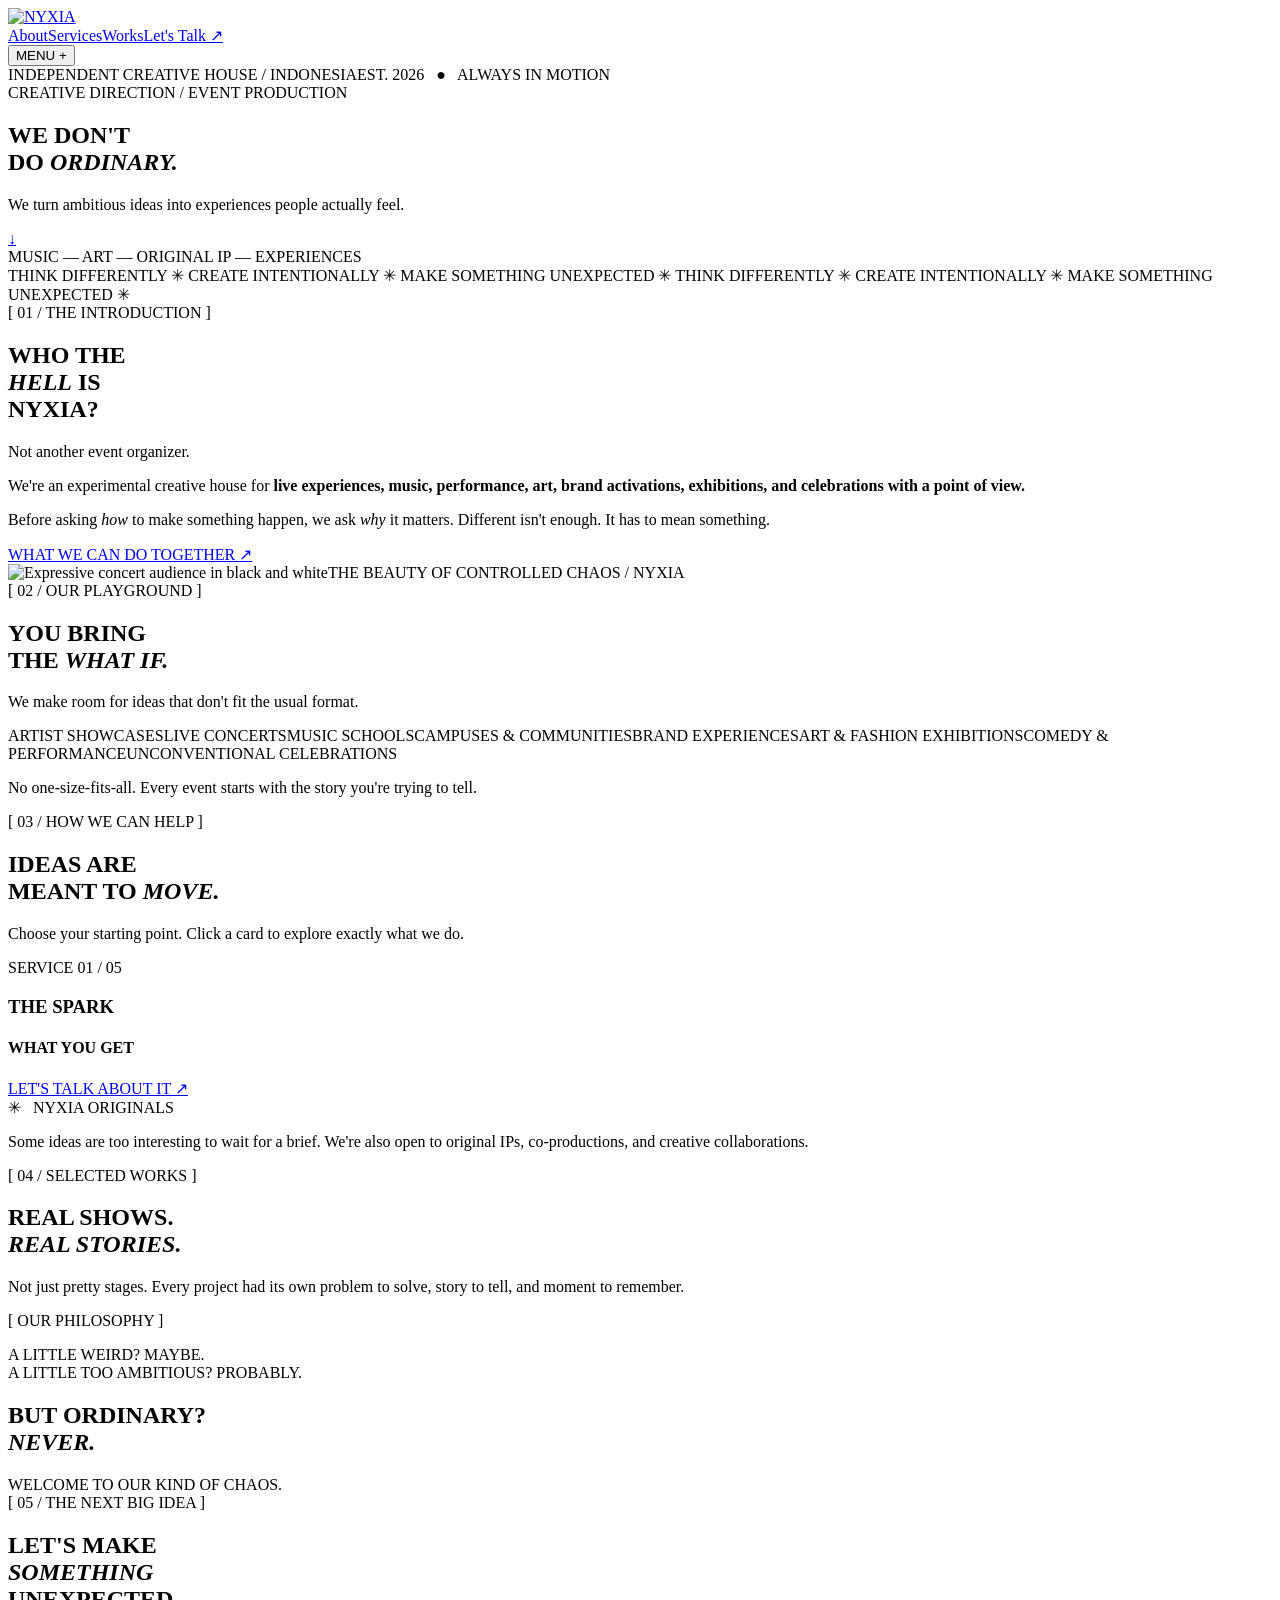
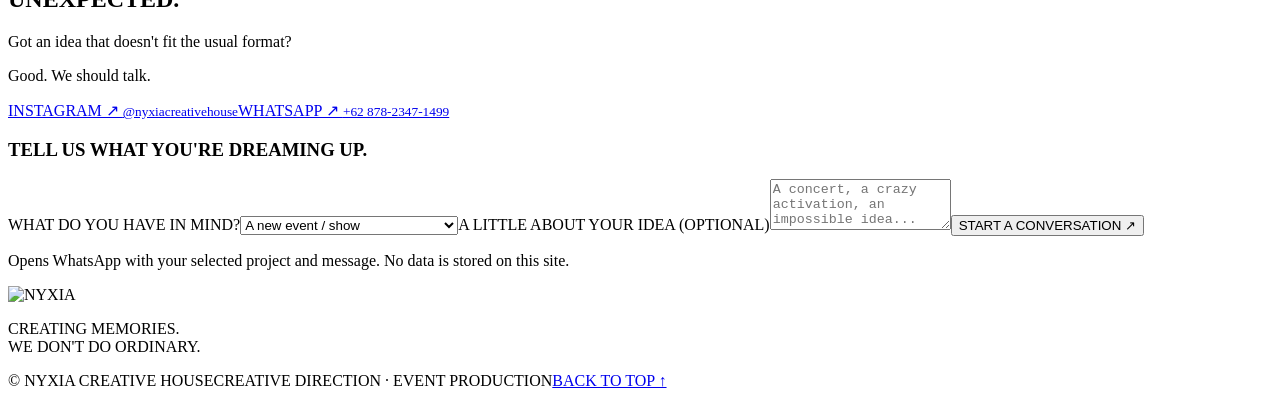
==== index.html @ dc45cea5 "Add files via upload" ====
<!doctype html>
<html lang="en">
<head>
<meta charset="UTF-8"/><meta name="viewport" content="width=device-width,initial-scale=1"/>
<meta name="theme-color" content="#090909"/>
<meta name="description" content="NYXIA Creative House — Experimental creative direction and event production for music, art, brands, and unconventional experiences."/>
<meta property="og:title" content="NYXIA Creative House — We Don't Do Ordinary"/><meta property="og:description" content="Creative Direction · Event Production · Music · Art · Original IP"/><meta property="og:type" content="website"/><meta property="og:image" content="assets/hero.webp"/>
<link rel="icon" href="assets/nyxia-symbol.webp" type="image/webp"/>
<link rel="preconnect" href="https://fonts.googleapis.com"/><link rel="preconnect" href="https://fonts.gstatic.com" crossorigin/>
<link href="https://fonts.googleapis.com/css2?family=DM+Sans:wght@400;500;600;700&family=Space+Grotesk:wght@400;500;600;700&display=swap" rel="stylesheet"/>
<link rel="stylesheet" href="styles.css"/><title>NYXIA — We Don't Do Ordinary.</title>
</head>
<body>
<div class="noise" aria-hidden="true"></div><div class="reading-progress" aria-hidden="true"></div>
<header class="nav" id="top"><a class="brand" href="#top" aria-label="NYXIA home"><img src="assets/nyxia-wordmark-transparent.png" alt="NYXIA"/></a><nav id="main-nav" class="navlinks" aria-label="Main navigation"><a href="#about">About</a><a href="#services">Services</a><a href="#works">Works</a><a href="#contact">Let's Talk ↗</a></nav><button class="menu-button" id="menuToggle" aria-expanded="false" aria-controls="main-nav" aria-label="Toggle menu">MENU <span>+</span></button></header>
<main>
<section class="hero" aria-label="NYXIA introduction"><div class="hero-image" aria-hidden="true"><span class="art-orbit art-orbit-one"></span><span class="art-orbit art-orbit-two"></span><span class="art-sculpture"></span><span class="art-ribbon"></span><span class="art-sparks"></span></div><div class="hero-shade"></div><div class="hero-top meta"><span>INDEPENDENT CREATIVE HOUSE / INDONESIA</span><span>EST. 2026 &nbsp; ● &nbsp; ALWAYS IN MOTION</span></div><div class="hero-inner"><div class="eyebrow"><span class="dot"></span> CREATIVE DIRECTION / EVENT PRODUCTION</div><h1>WE DON'T<br/>DO <em>ORDINARY.</em></h1><div class="hero-bottom"><p>We turn ambitious ideas into experiences people actually feel.</p><a href="#about" class="round-arrow" aria-label="Explore NYXIA">↓</a></div></div><div class="vertical-note">MUSIC — ART — ORIGINAL IP — EXPERIENCES</div></section>
<div class="ticker" aria-hidden="true"><div class="ticker-track">THINK DIFFERENTLY ✳ CREATE INTENTIONALLY ✳ MAKE SOMETHING UNEXPECTED ✳ THINK DIFFERENTLY ✳ CREATE INTENTIONALLY ✳ MAKE SOMETHING UNEXPECTED ✳ </div></div>
<section id="about" class="section about wrap"><div class="section-label">[ 01 / THE INTRODUCTION ]</div><div class="about-grid"><h2>WHO THE<br/><i>HELL</i> IS<br/>NYXIA<span class="outline-question">?</span></h2><div class="about-copy"><p class="lead">Not another event organizer.</p><p>We're an experimental creative house for <strong>live experiences, music, performance, art, brand activations, exhibitions, and celebrations with a point of view.</strong></p><p>Before asking <i>how</i> to make something happen, we ask <i>why</i> it matters. Different isn't enough. It has to mean something.</p><a class="text-link" href="#services">WHAT WE CAN DO TOGETHER <span>↗</span></a></div></div><div class="about-image"><img src="assets/concept.webp" alt="Expressive concert audience in black and white" loading="lazy"/><span>THE BEAUTY OF CONTROLLED CHAOS / NYXIA</span></div></section>
<section id="audience" class="section people-section"><div class="wrap"><div class="section-label">[ 02 / OUR PLAYGROUND ]</div><div class="section-heading"><h2>YOU BRING<br/>THE <i>WHAT IF.</i></h2><p>We make room for ideas that don't fit the usual format.</p></div><div class="tags" aria-label="Types of events we support"><span>ARTIST SHOWCASES</span><span>LIVE CONCERTS</span><span>MUSIC SCHOOLS</span><span>CAMPUSES & COMMUNITIES</span><span>BRAND EXPERIENCES</span><span>ART & FASHION EXHIBITIONS</span><span>COMEDY & PERFORMANCE</span><span>UNCONVENTIONAL CELEBRATIONS</span></div><p class="footnote">No one-size-fits-all. Every event starts with the story you're trying to tell.</p></div></section>
<section id="services" class="section services wrap"><div class="section-label">[ 03 / HOW WE CAN HELP ]</div><div class="section-heading"><h2>IDEAS ARE<br/>MEANT TO <i>MOVE.</i></h2><p>Choose your starting point. Click a card to explore exactly what we do.</p></div><div class="service-grid" id="serviceGrid"></div><div class="service-detail" id="serviceDetail" role="region" aria-live="polite" aria-label="Selected service details"><div><span class="small-label" id="serviceNumber">SERVICE 01 / 05</span><h3 id="serviceTitle">THE SPARK</h3><p id="serviceSummary"></p><h4>WHAT YOU GET</h4><div id="serviceIncludes" class="detail-tags"></div></div><div class="detail-side"><p id="serviceFor"></p><a id="serviceContact" class="button button-light" target="_blank" rel="noopener noreferrer" href="#contact">LET'S TALK ABOUT IT ↗</a></div></div><div class="original-note"><span>✳ &nbsp; NYXIA ORIGINALS</span><p>Some ideas are too interesting to wait for a brief. We're also open to original IPs, co-productions, and creative collaborations.</p></div></section>
<section id="works" class="section works"><div class="wrap"><div class="section-label">[ 04 / SELECTED WORKS ]</div><div class="section-heading"><h2>REAL SHOWS.<br/><i>REAL STORIES.</i></h2><p>Not just pretty stages. Every project had its own problem to solve, story to tell, and moment to remember.</p></div><div class="work-list" id="workList"></div></div></section>
<section class="manifesto"><div class="manifesto-bg" aria-hidden="true"><span class="manifesto-ring"></span><span class="manifesto-silk"></span><span class="manifesto-beam"></span></div><div class="wrap manifesto-content"><div class="section-label">[ OUR PHILOSOPHY ]</div><p>A LITTLE WEIRD? MAYBE.<br/>A LITTLE TOO AMBITIOUS? PROBABLY.</p><h2>BUT ORDINARY?<br/><i>NEVER.</i></h2><span>WELCOME TO OUR KIND OF CHAOS.</span></div></section>
<section id="contact" class="section contact wrap"><div class="section-label">[ 05 / THE NEXT BIG IDEA ]</div><h2>LET'S MAKE<br/><i>SOMETHING</i><br/>UNEXPECTED<span class="period">.</span></h2><div class="contact-grid"><div><p>Got an idea that doesn't fit the usual format?</p><p class="bigger">Good. We should talk.</p><div class="social-links"><a href="https://www.instagram.com/nyxiacreativehouse/" target="_blank" rel="noopener noreferrer">INSTAGRAM ↗ <small>@nyxiacreativehouse</small></a><a href="https://wa.me/6287823471499" target="_blank" rel="noopener noreferrer">WHATSAPP ↗ <small>+62 878-2347-1499</small></a></div></div><div class="contact-form"><h3>TELL US WHAT YOU'RE DREAMING UP.</h3><label for="projectType">WHAT DO YOU HAVE IN MIND?</label><select id="projectType"><option value="a new event">A new event / show</option><option value="creative consultation">An idea that needs brainstorming</option><option value="event mentorship">School / campus mentorship</option><option value="creative direction">Creative direction</option><option value="production management">Production management</option><option value="a collaboration">A collaboration / original IP</option></select><label for="projectMessage">A LITTLE ABOUT YOUR IDEA (OPTIONAL)</label><textarea id="projectMessage" rows="3" placeholder="A concert, a crazy activation, an impossible idea..."></textarea><button id="whatsappSend" class="button button-white">START A CONVERSATION ↗</button><p class="helper">Opens WhatsApp with your selected project and message. No data is stored on this site.</p></div></div></section>
</main><footer class="footer wrap"><div class="footer-upper"><img src="assets/nyxia-wordmark-transparent.png" alt="NYXIA"/><p>CREATING MEMORIES.<br/>WE DON'T DO ORDINARY.</p></div><div class="footer-bottom"><span>© <span id="year"></span> NYXIA CREATIVE HOUSE</span><span>CREATIVE DIRECTION · EVENT PRODUCTION</span><a href="#top">BACK TO TOP ↑</a></div></footer>
<div class="modal" id="projectModal" hidden><div class="modal-backdrop" data-close></div><div class="modal-panel" role="dialog" aria-modal="true" aria-labelledby="modalTitle"><button class="modal-close" id="modalClose" aria-label="Close project">CLOSE ×</button><div id="modalContent"></div></div></div>
<script src="script.js" defer></script></body></html>
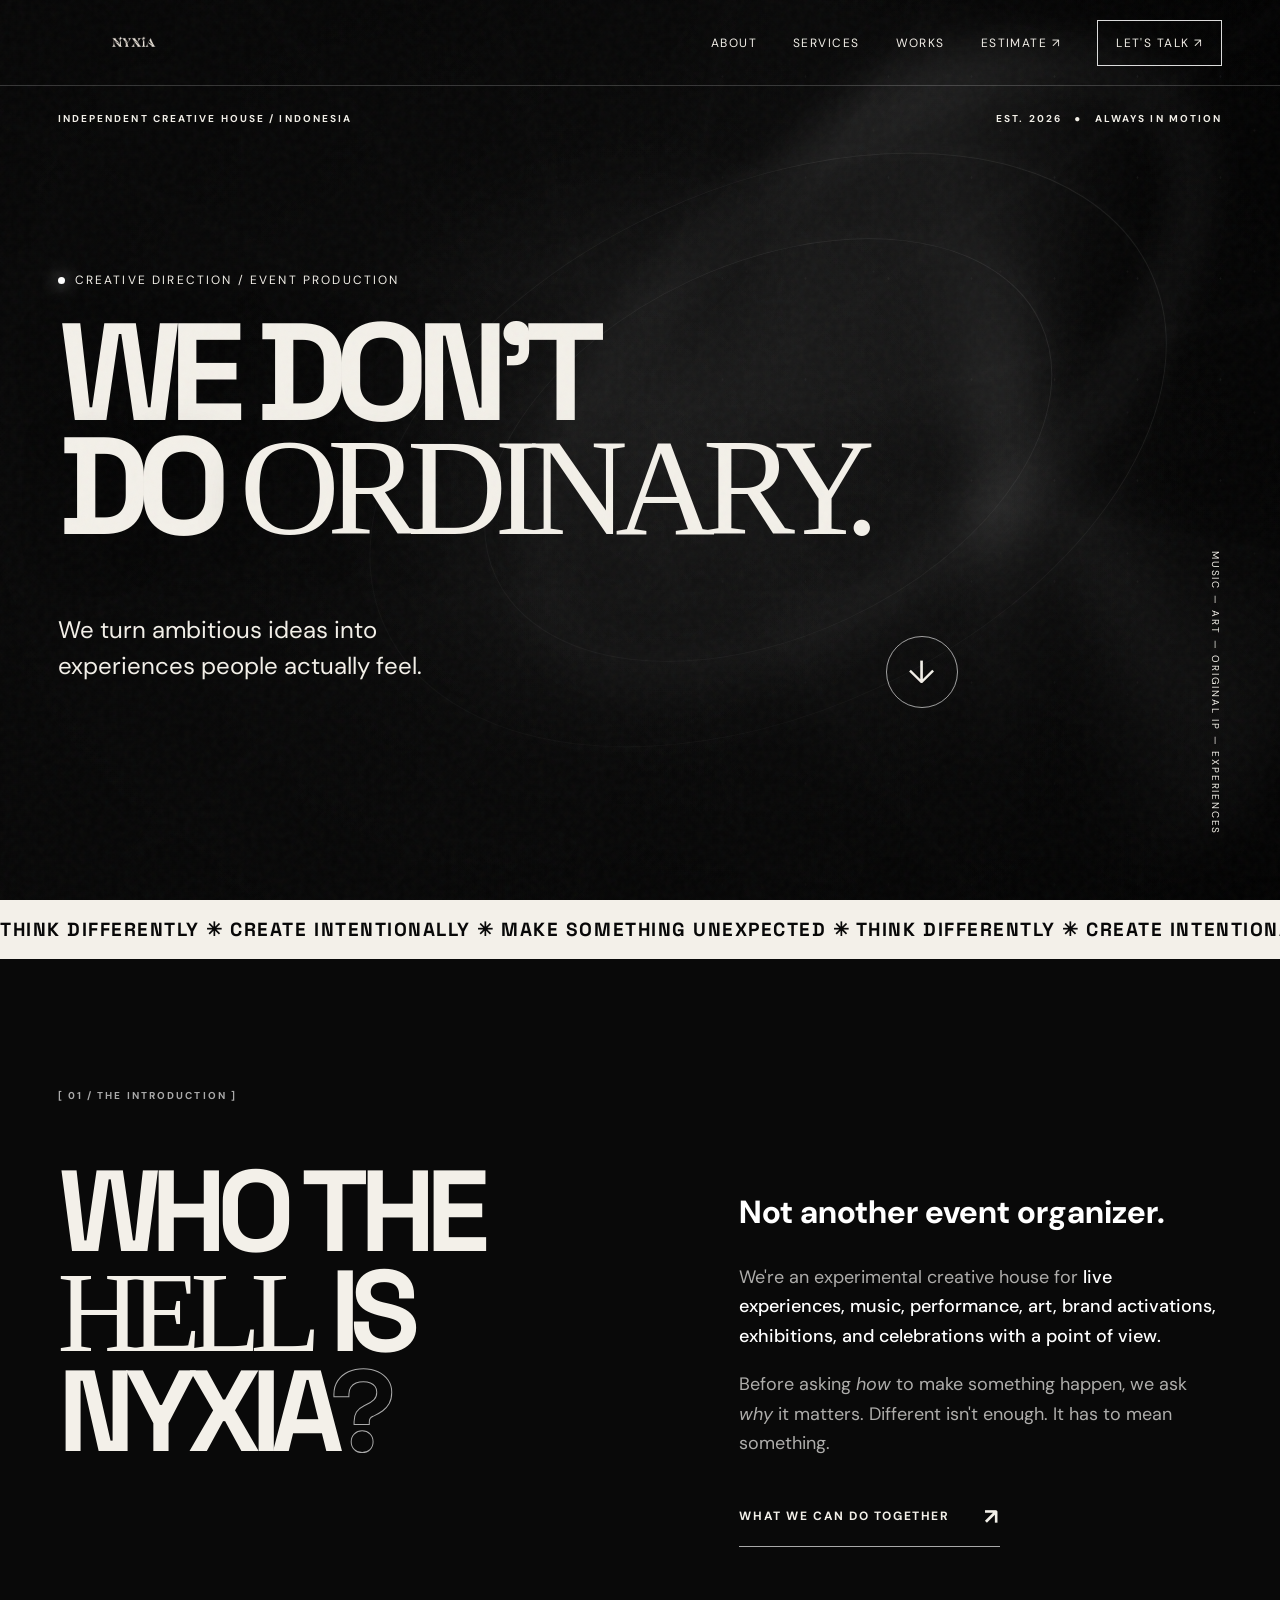
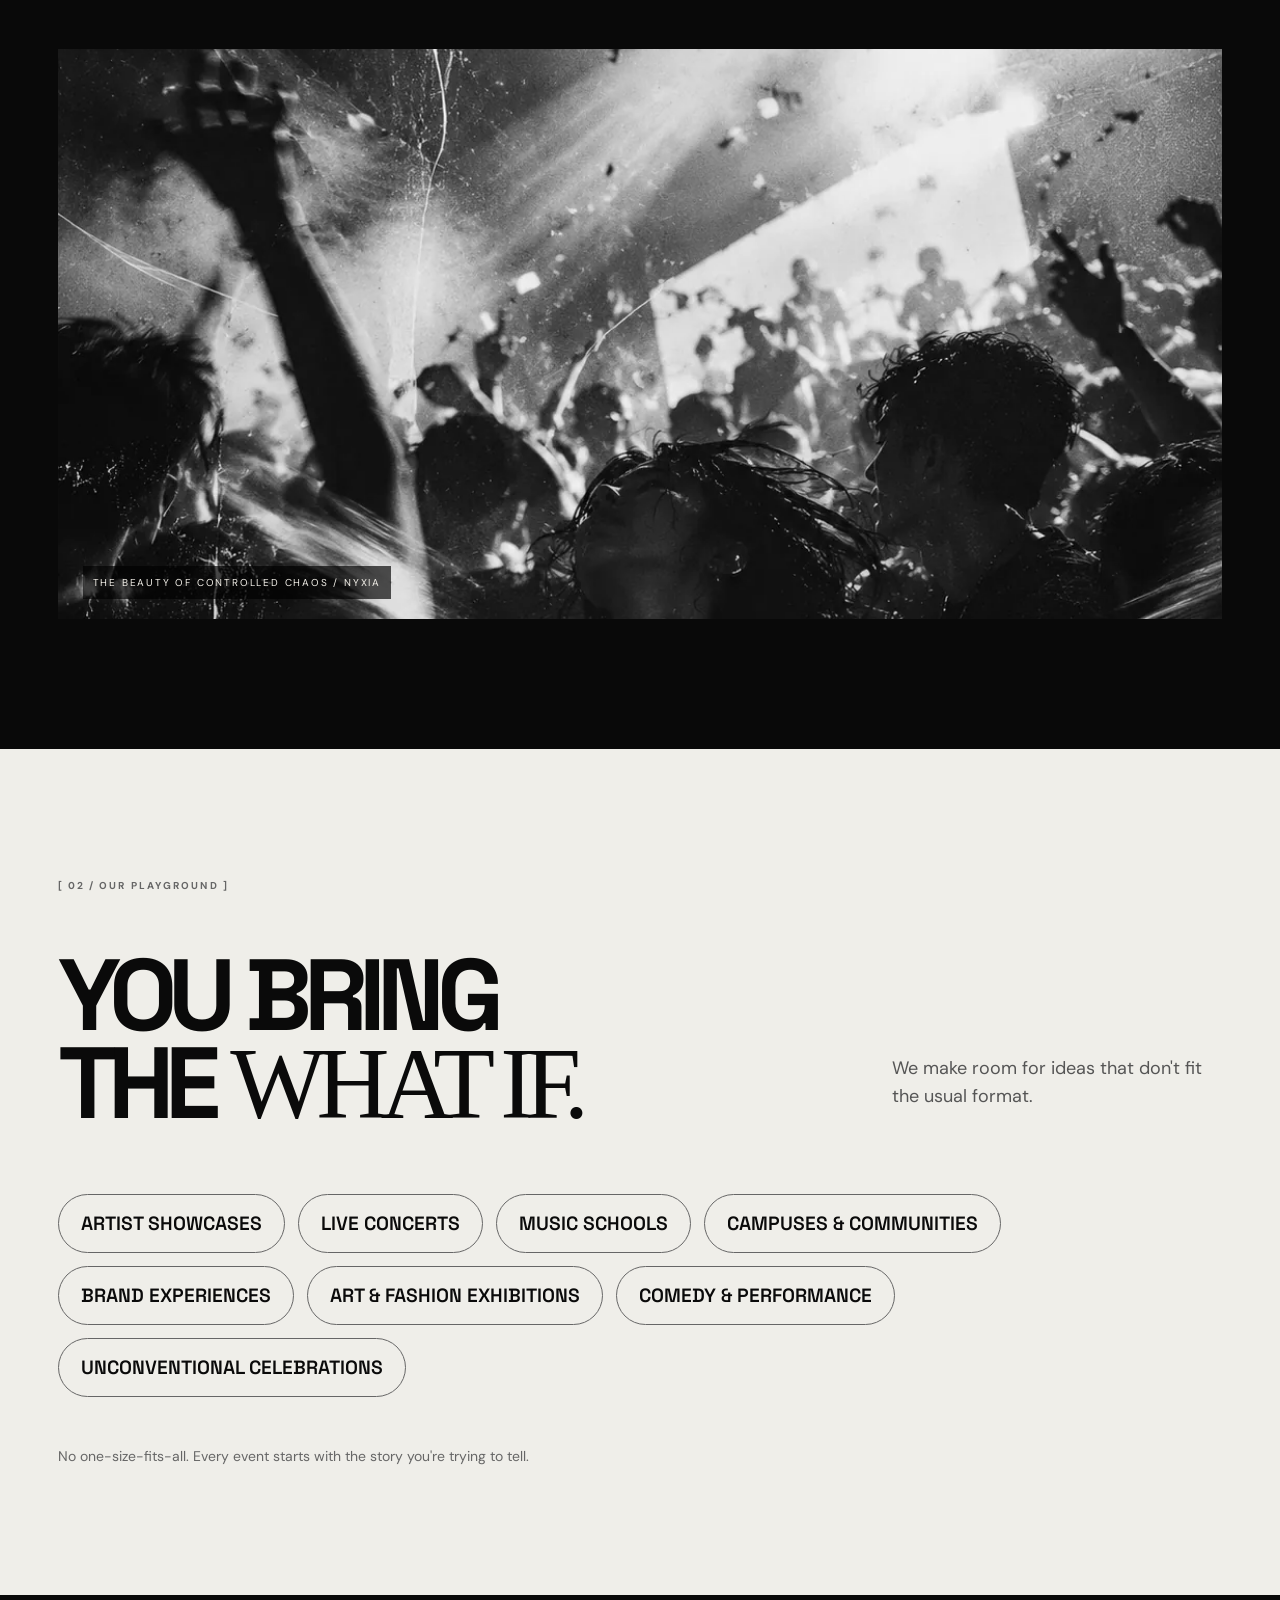
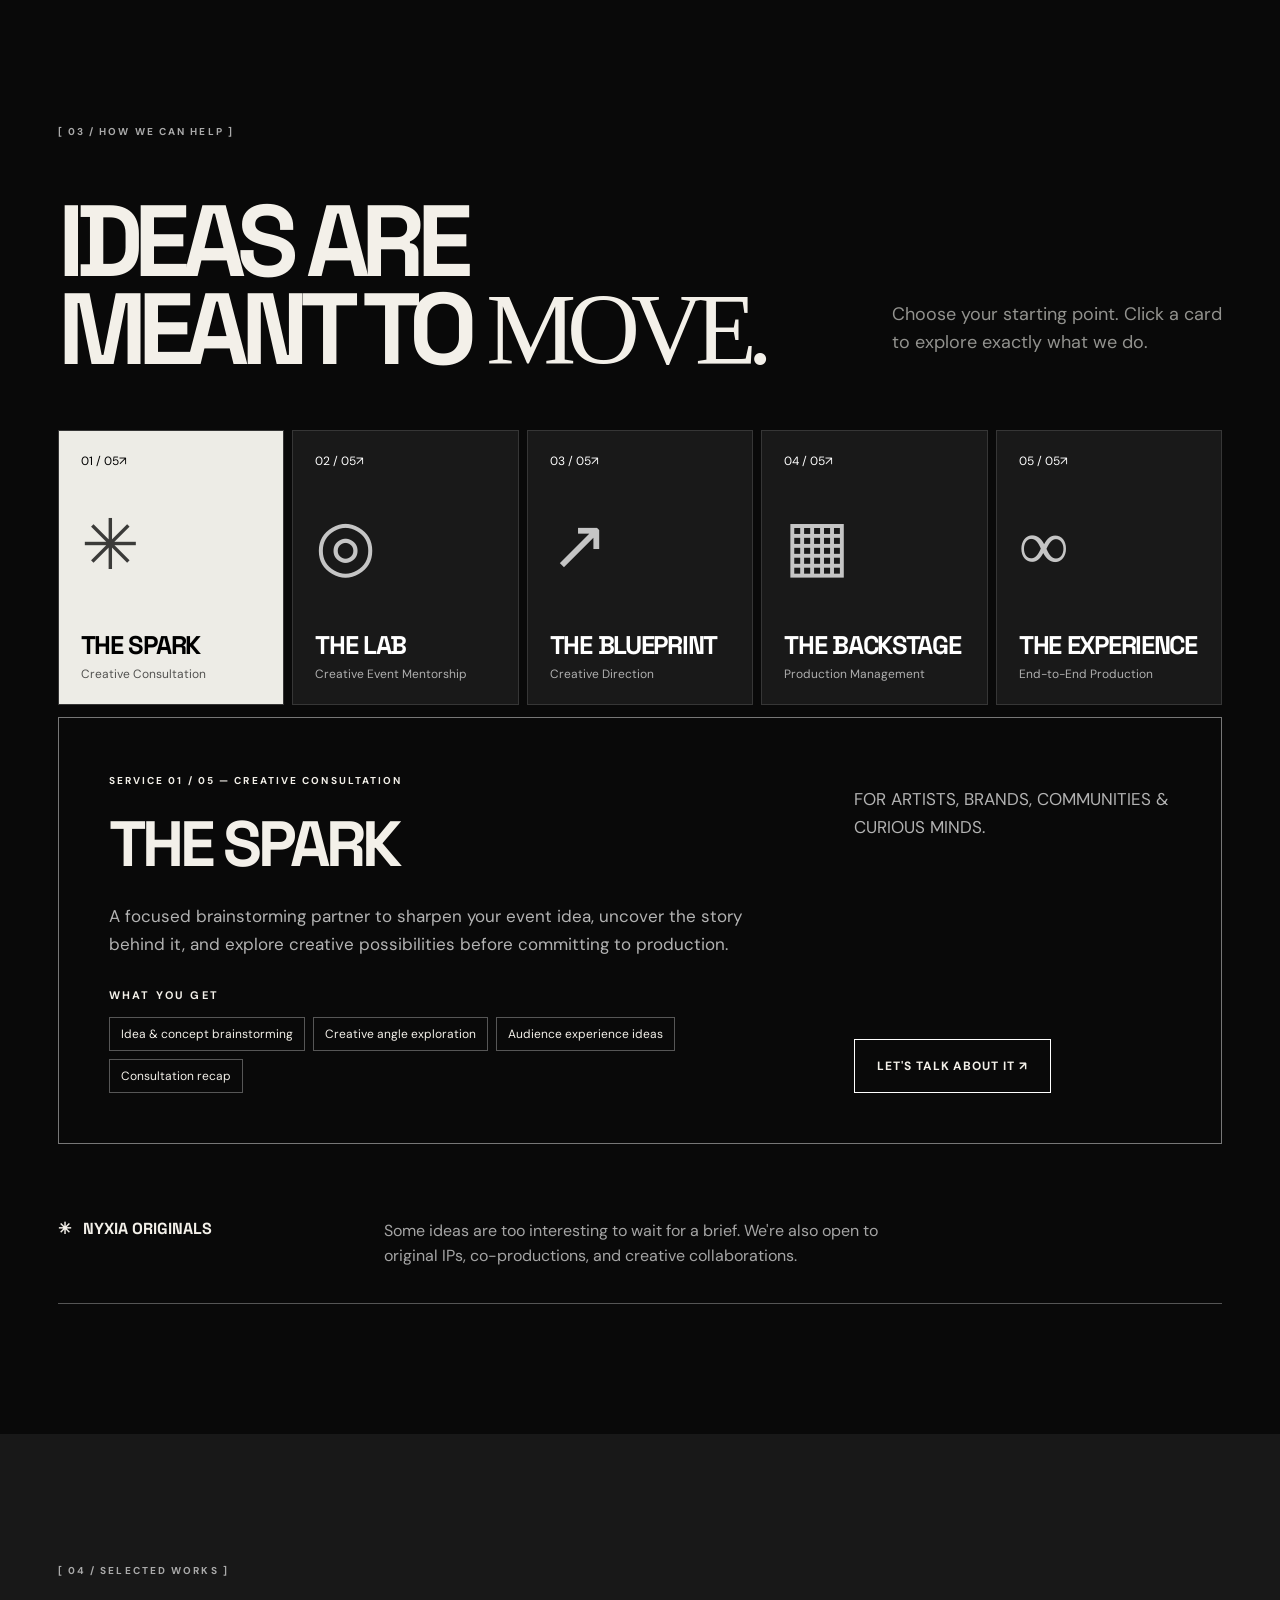
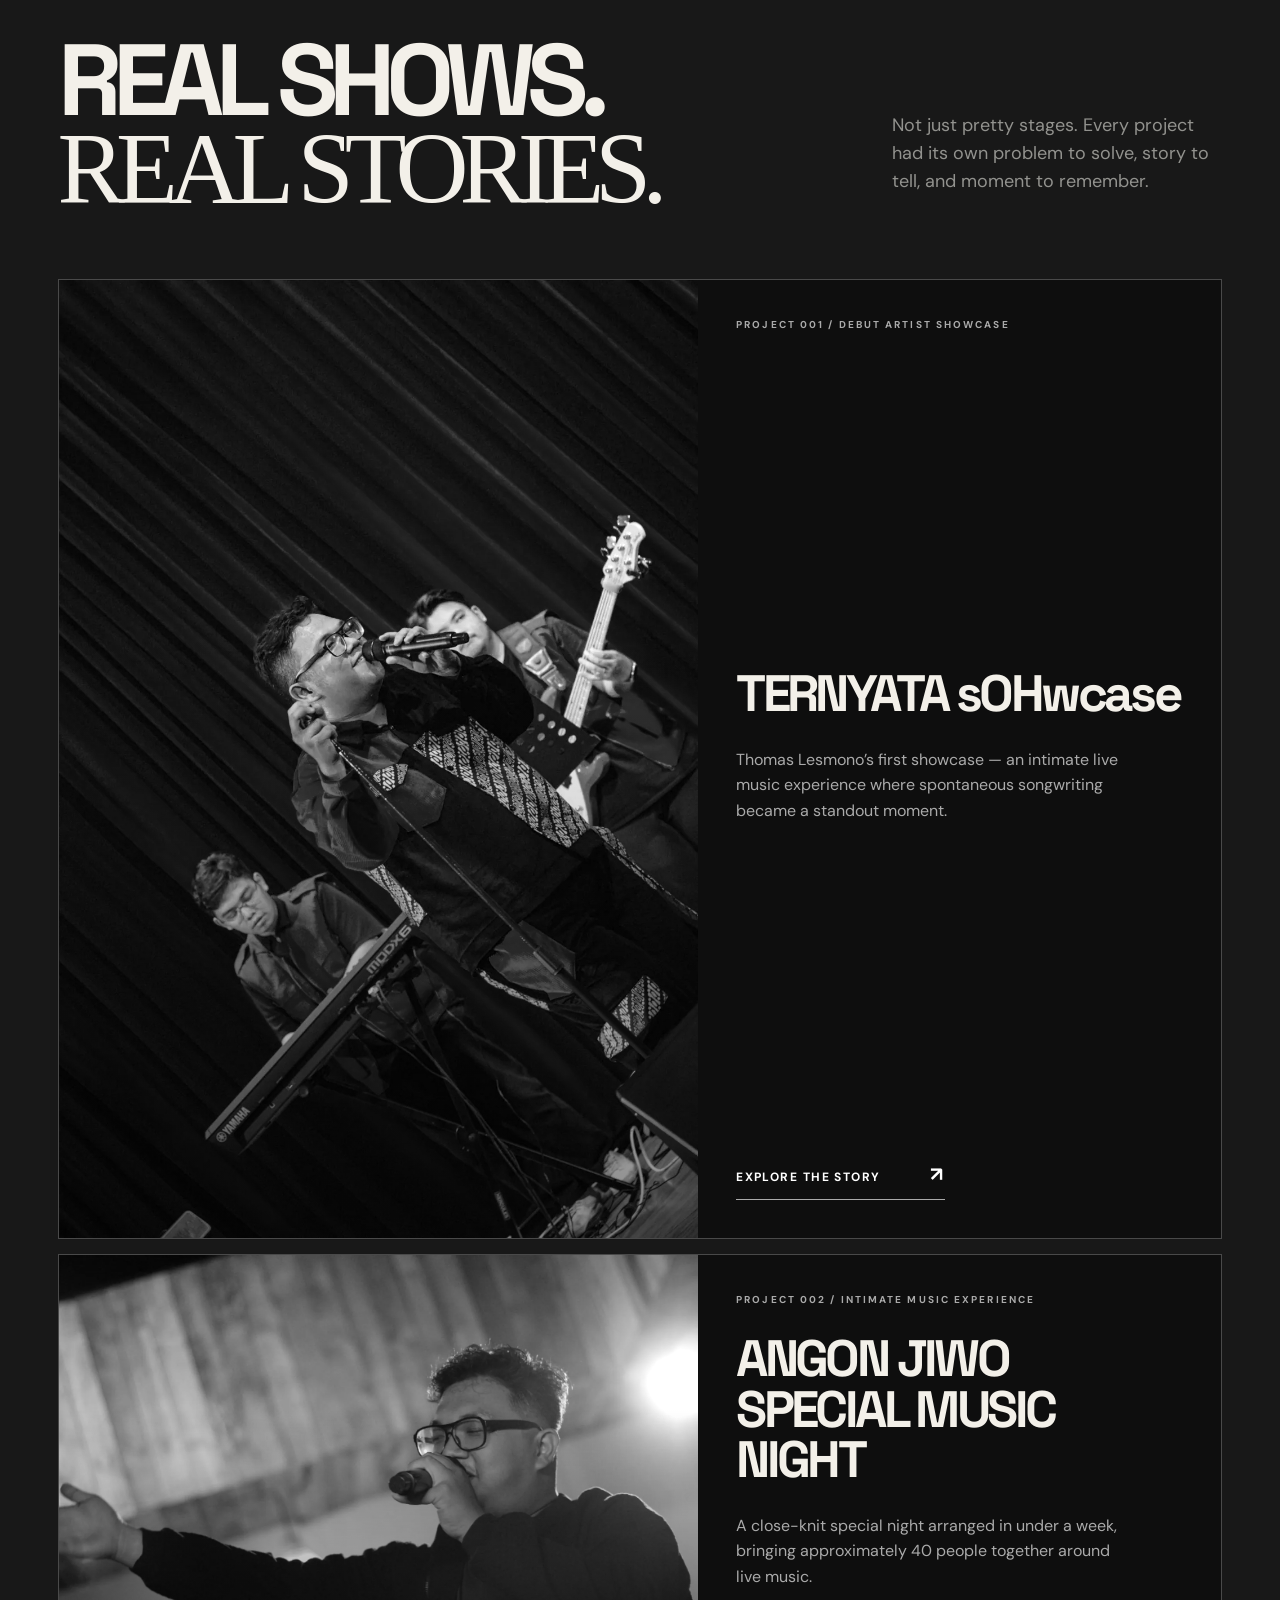
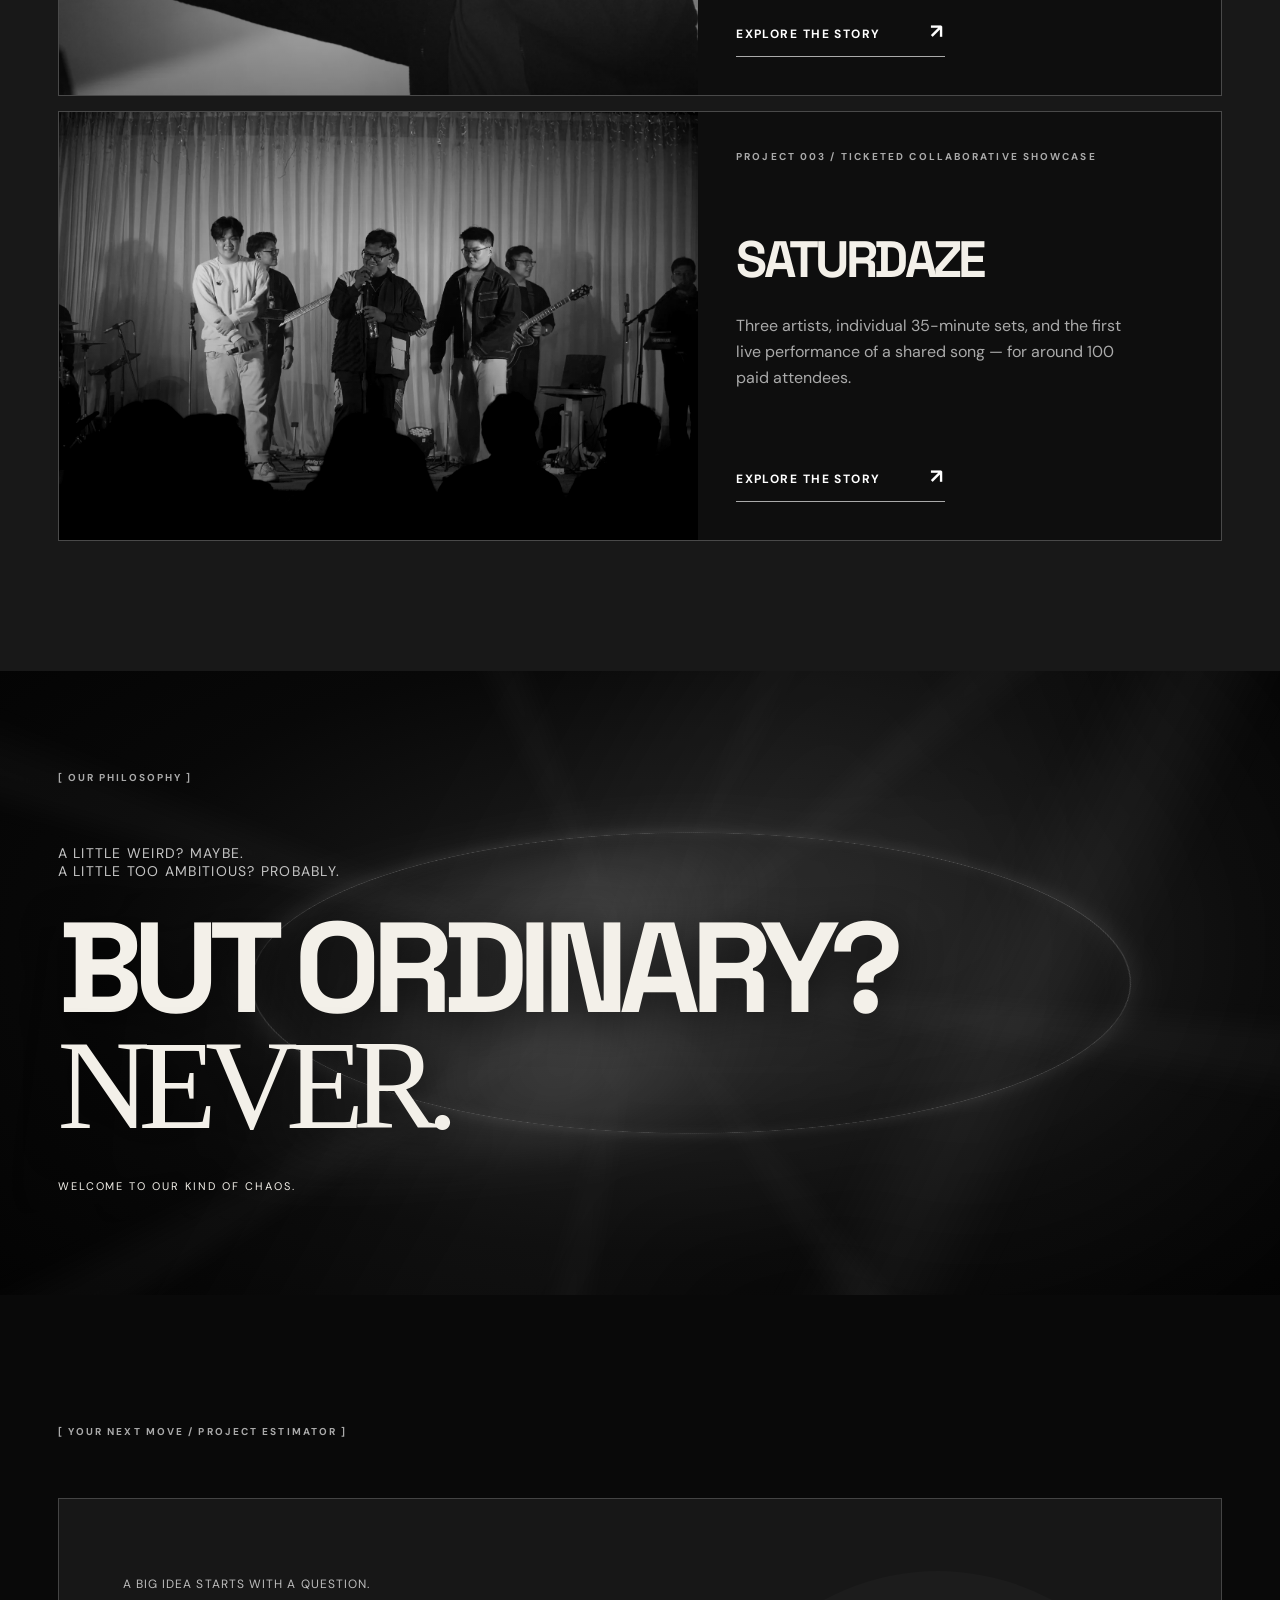
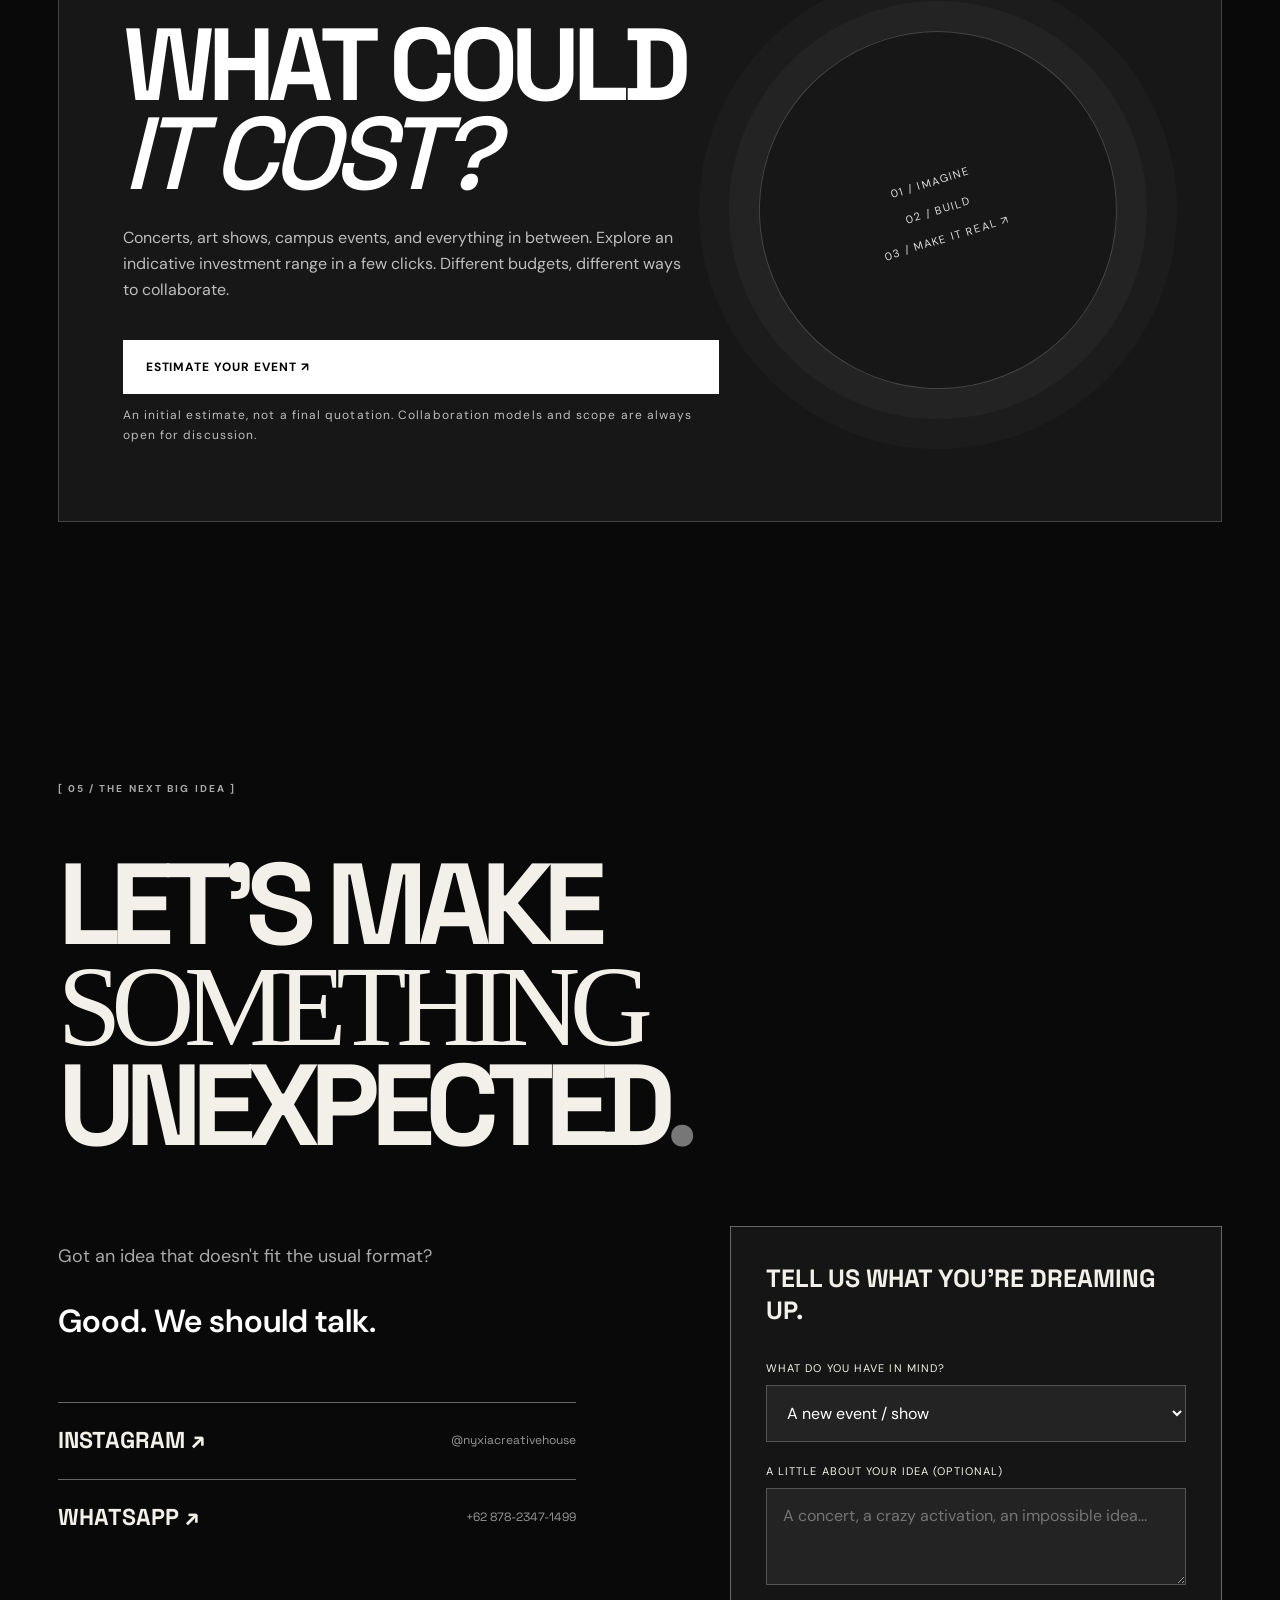
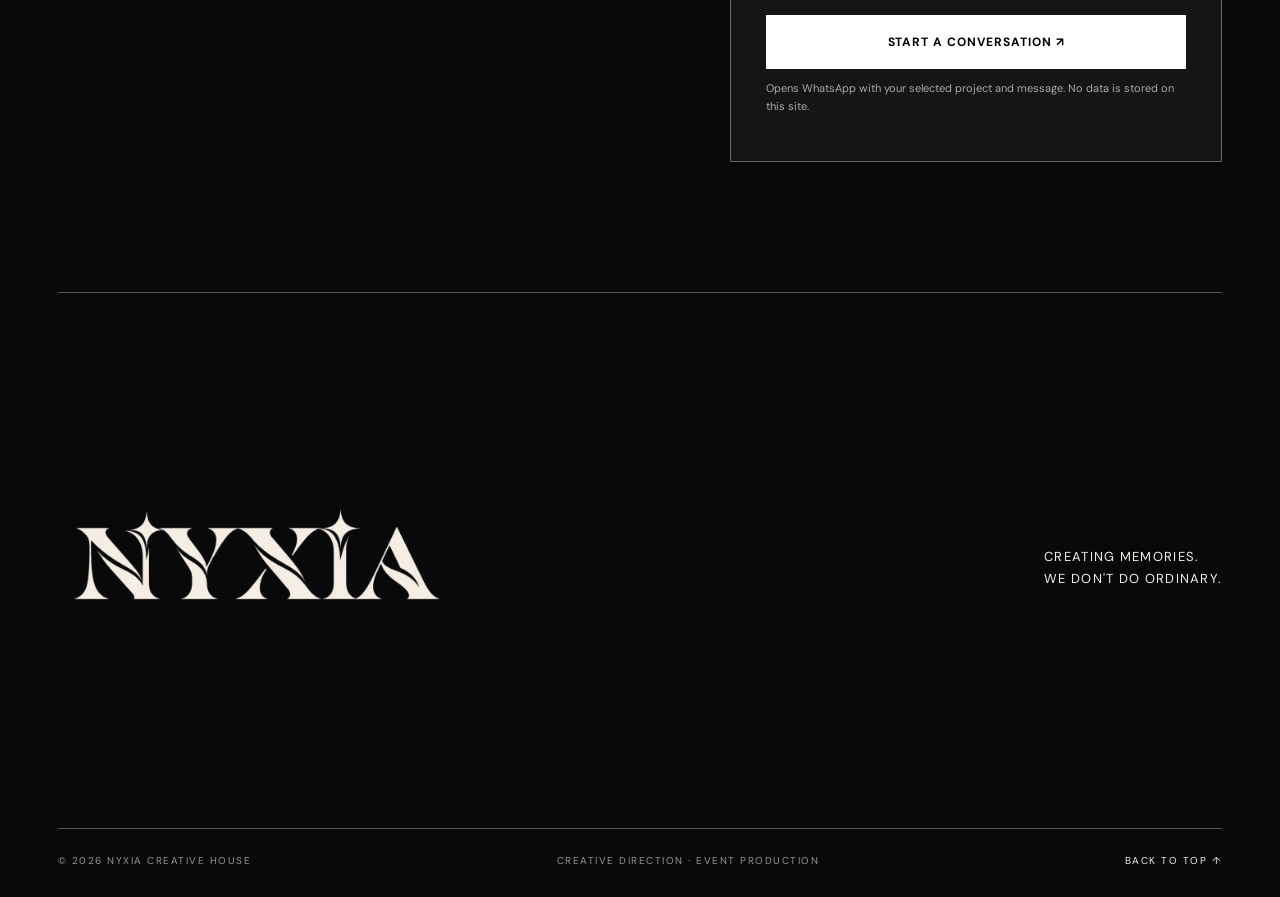
==== commit 32b872ed: "Add files via upload" ====
--- a/index.html
+++ b/index.html
@@ -12,7 +12,7 @@
 </head>
 <body>
 <div class="noise" aria-hidden="true"></div><div class="reading-progress" aria-hidden="true"></div>
-<header class="nav" id="top"><a class="brand" href="#top" aria-label="NYXIA home"><img src="assets/nyxia-wordmark-transparent.png" alt="NYXIA"/></a><nav id="main-nav" class="navlinks" aria-label="Main navigation"><a href="#about">About</a><a href="#services">Services</a><a href="#works">Works</a><a href="#contact">Let's Talk ↗</a></nav><button class="menu-button" id="menuToggle" aria-expanded="false" aria-controls="main-nav" aria-label="Toggle menu">MENU <span>+</span></button></header>
+<header class="nav" id="top"><a class="brand" href="#top" aria-label="NYXIA home"><img src="assets/nyxia-wordmark-transparent.png" alt="NYXIA"/></a><nav id="main-nav" class="navlinks" aria-label="Main navigation"><a href="#about">About</a><a href="#services">Services</a><a href="#works">Works</a><a href="estimate/">Estimate ↗</a><a href="#contact">Let's Talk ↗</a></nav><button class="menu-button" id="menuToggle" aria-expanded="false" aria-controls="main-nav" aria-label="Toggle menu">MENU <span>+</span></button></header>
 <main>
 <section class="hero" aria-label="NYXIA introduction"><div class="hero-image" aria-hidden="true"><span class="art-orbit art-orbit-one"></span><span class="art-orbit art-orbit-two"></span><span class="art-sculpture"></span><span class="art-ribbon"></span><span class="art-sparks"></span></div><div class="hero-shade"></div><div class="hero-top meta"><span>INDEPENDENT CREATIVE HOUSE / INDONESIA</span><span>EST. 2026 &nbsp; ● &nbsp; ALWAYS IN MOTION</span></div><div class="hero-inner"><div class="eyebrow"><span class="dot"></span> CREATIVE DIRECTION / EVENT PRODUCTION</div><h1>WE DON'T<br/>DO <em>ORDINARY.</em></h1><div class="hero-bottom"><p>We turn ambitious ideas into experiences people actually feel.</p><a href="#about" class="round-arrow" aria-label="Explore NYXIA">↓</a></div></div><div class="vertical-note">MUSIC — ART — ORIGINAL IP — EXPERIENCES</div></section>
 <div class="ticker" aria-hidden="true"><div class="ticker-track">THINK DIFFERENTLY ✳ CREATE INTENTIONALLY ✳ MAKE SOMETHING UNEXPECTED ✳ THINK DIFFERENTLY ✳ CREATE INTENTIONALLY ✳ MAKE SOMETHING UNEXPECTED ✳ </div></div>
@@ -21,6 +21,7 @@
 <section id="services" class="section services wrap"><div class="section-label">[ 03 / HOW WE CAN HELP ]</div><div class="section-heading"><h2>IDEAS ARE<br/>MEANT TO <i>MOVE.</i></h2><p>Choose your starting point. Click a card to explore exactly what we do.</p></div><div class="service-grid" id="serviceGrid"></div><div class="service-detail" id="serviceDetail" role="region" aria-live="polite" aria-label="Selected service details"><div><span class="small-label" id="serviceNumber">SERVICE 01 / 05</span><h3 id="serviceTitle">THE SPARK</h3><p id="serviceSummary"></p><h4>WHAT YOU GET</h4><div id="serviceIncludes" class="detail-tags"></div></div><div class="detail-side"><p id="serviceFor"></p><a id="serviceContact" class="button button-light" target="_blank" rel="noopener noreferrer" href="#contact">LET'S TALK ABOUT IT ↗</a></div></div><div class="original-note"><span>✳ &nbsp; NYXIA ORIGINALS</span><p>Some ideas are too interesting to wait for a brief. We're also open to original IPs, co-productions, and creative collaborations.</p></div></section>
 <section id="works" class="section works"><div class="wrap"><div class="section-label">[ 04 / SELECTED WORKS ]</div><div class="section-heading"><h2>REAL SHOWS.<br/><i>REAL STORIES.</i></h2><p>Not just pretty stages. Every project had its own problem to solve, story to tell, and moment to remember.</p></div><div class="work-list" id="workList"></div></div></section>
 <section class="manifesto"><div class="manifesto-bg" aria-hidden="true"><span class="manifesto-ring"></span><span class="manifesto-silk"></span><span class="manifesto-beam"></span></div><div class="wrap manifesto-content"><div class="section-label">[ OUR PHILOSOPHY ]</div><p>A LITTLE WEIRD? MAYBE.<br/>A LITTLE TOO AMBITIOUS? PROBABLY.</p><h2>BUT ORDINARY?<br/><i>NEVER.</i></h2><span>WELCOME TO OUR KIND OF CHAOS.</span></div></section>
+<section class="section wrap" id="estimate-cta"><div class="section-label">[ YOUR NEXT MOVE / PROJECT ESTIMATOR ]</div><div class="estimate-promo"><div><p class="estimate-promo-eyebrow">A BIG IDEA STARTS WITH A QUESTION.</p><h2>WHAT COULD<br/><i>IT COST?</i></h2><p>Concerts, art shows, campus events, and everything in between. Explore an indicative investment range in a few clicks. Different budgets, different ways to collaborate.</p><a class="button button-white" href="estimate/">ESTIMATE YOUR EVENT ↗</a><p class="estimate-promo-fine">An initial estimate, not a final quotation. Collaboration models and scope are always open for discussion.</p></div><div class="estimate-promo-art" aria-hidden="true"><span>01 / IMAGINE</span><span>02 / BUILD</span><span>03 / MAKE IT REAL ↗</span></div></div></section>
 <section id="contact" class="section contact wrap"><div class="section-label">[ 05 / THE NEXT BIG IDEA ]</div><h2>LET'S MAKE<br/><i>SOMETHING</i><br/>UNEXPECTED<span class="period">.</span></h2><div class="contact-grid"><div><p>Got an idea that doesn't fit the usual format?</p><p class="bigger">Good. We should talk.</p><div class="social-links"><a href="https://www.instagram.com/nyxiacreativehouse/" target="_blank" rel="noopener noreferrer">INSTAGRAM ↗ <small>@nyxiacreativehouse</small></a><a href="https://wa.me/6287823471499" target="_blank" rel="noopener noreferrer">WHATSAPP ↗ <small>+62 878-2347-1499</small></a></div></div><div class="contact-form"><h3>TELL US WHAT YOU'RE DREAMING UP.</h3><label for="projectType">WHAT DO YOU HAVE IN MIND?</label><select id="projectType"><option value="a new event">A new event / show</option><option value="creative consultation">An idea that needs brainstorming</option><option value="event mentorship">School / campus mentorship</option><option value="creative direction">Creative direction</option><option value="production management">Production management</option><option value="a collaboration">A collaboration / original IP</option></select><label for="projectMessage">A LITTLE ABOUT YOUR IDEA (OPTIONAL)</label><textarea id="projectMessage" rows="3" placeholder="A concert, a crazy activation, an impossible idea..."></textarea><button id="whatsappSend" class="button button-white">START A CONVERSATION ↗</button><p class="helper">Opens WhatsApp with your selected project and message. No data is stored on this site.</p></div></div></section>
 </main><footer class="footer wrap"><div class="footer-upper"><img src="assets/nyxia-wordmark-transparent.png" alt="NYXIA"/><p>CREATING MEMORIES.<br/>WE DON'T DO ORDINARY.</p></div><div class="footer-bottom"><span>© <span id="year"></span> NYXIA CREATIVE HOUSE</span><span>CREATIVE DIRECTION · EVENT PRODUCTION</span><a href="#top">BACK TO TOP ↑</a></div></footer>
 <div class="modal" id="projectModal" hidden><div class="modal-backdrop" data-close></div><div class="modal-panel" role="dialog" aria-modal="true" aria-labelledby="modalTitle"><button class="modal-close" id="modalClose" aria-label="Close project">CLOSE ×</button><div id="modalContent"></div></div></div>
--- a/styles.css
+++ b/styles.css
@@ -0,0 +1,53 @@
+:root{--bg:#090909;--white:#f3f0e9;--muted:#969591;--line:#353535;--font: 'Space Grotesk',Arial,sans-serif}*{box-sizing:border-box}html{scroll-behavior:smooth}body{margin:0;background:var(--bg);color:var(--white);font-family:'DM Sans',sans-serif}body.modal-open{overflow:hidden}button,select,textarea{font:inherit}button,a{-webkit-tap-highlight-color:transparent}button{cursor:pointer}a{color:inherit;text-decoration:none}img{max-width:100%;display:block}::selection{background:white;color:black}.wrap{width:min(1360px,calc(100% - 9vw));margin:auto}.noise{position:fixed;inset:0;pointer-events:none;z-index:99;opacity:.075;background-image:url("data:image/svg+xml,%3Csvg viewBox='0 0 180 180' xmlns='http://www.w3.org/2000/svg'%3E%3Cfilter id='n'%3E%3CfeTurbulence type='fractalNoise' baseFrequency='.75' numOctaves='3' stitchTiles='stitch'/%3E%3C/filter%3E%3Crect width='100%25' height='100%25' filter='url(%23n)' opacity='.5'/%3E%3C/svg%3E")}.nav{height:86px;padding:0 4.5vw;display:flex;align-items:center;justify-content:space-between;position:absolute;top:0;left:0;right:0;z-index:30;border-bottom:1px solid #ffffff30}.brand img{width:155px;height:50px;object-fit:contain;background:transparent}.footer-upper img{filter:none}.navlinks{display:flex;gap:36px;align-items:center}.navlinks a{font-size:12px;letter-spacing:.12em;text-transform:uppercase;transition:opacity .2s}.navlinks a:hover{opacity:.5}.navlinks a:last-child{border:1px solid #ddd;padding:14px 18px}.menu-button{display:none;background:none;color:white;border:0;letter-spacing:.1em}.hero{min-height:760px;height:100svh;max-height:1080px;position:relative;isolation:isolate;overflow:hidden;display:flex;flex-direction:column;justify-content:center}.hero-image{position:absolute;inset:0;overflow:hidden;background:radial-gradient(circle at 18% 18%,rgba(255,255,255,.09),transparent 0 26%),radial-gradient(circle at 80% 22%,rgba(255,255,255,.06),transparent 0 22%),radial-gradient(circle at 54% 72%,rgba(255,255,255,.05),transparent 0 18%),linear-gradient(135deg,#0a0a0a 0%,#141414 42%,#070707 100%);transform:scale(1.05);animation:herozoom 18s ease-out both;z-index:-2}.hero-image:before,.hero-image:after{content:'';position:absolute;inset:-12%;mix-blend-mode:screen;opacity:.8}.hero-image:before{background:radial-gradient(circle at 25% 35%,rgba(255,255,255,.12),transparent 0 18%),radial-gradient(circle at 75% 65%,rgba(255,255,255,.08),transparent 0 20%),radial-gradient(circle at 60% 25%,rgba(120,120,120,.08),transparent 0 22%);filter:blur(28px);animation:floatfield 18s ease-in-out infinite alternate}.hero-image:after{background:repeating-linear-gradient(90deg,rgba(255,255,255,.045) 0 1px,transparent 1px 42px),linear-gradient(90deg,transparent 0%,rgba(255,255,255,.08) 50%,transparent 100%);opacity:.22;transform:skewX(-12deg) scale(1.1);animation:scanmove 16s linear infinite}.hero-shade{position:absolute;inset:0;background:linear-gradient(90deg,#080808db 0%,#08080863 62%,#0006),linear-gradient(0deg,#050505b3,transparent 55%);z-index:-1}.hero-top{position:absolute;top:112px;left:4.5vw;right:4.5vw;display:flex;justify-content:space-between}.meta,.section-label,.small-label{font-size:10px;letter-spacing:.21em;font-weight:700}.hero-inner{width:min(1360px,91%);margin:auto;padding-top:80px}.eyebrow{font-size:12px;letter-spacing:.18em;margin-bottom:28px;display:flex;align-items:center;gap:10px}.dot{width:7px;height:7px;background:white;border-radius:50%;box-shadow:0 0 18px #fff}.hero h1{font-family:var(--font);font-size:clamp(68px,10.8vw,192px);font-weight:700;letter-spacing:-.091em;line-height:.82;margin:0;text-transform:uppercase}.hero h1 em,.section-heading h2 i,.about h2 i,.manifesto h2 i,.contact h2 i{font-style:normal;font-family:Georgia,serif;font-weight:400;letter-spacing:-.09em}.hero-bottom{margin-top:44px;display:flex;align-items:end;justify-content:space-between;max-width:900px}.hero-bottom p{font-size:clamp(16px,2vw,24px);max-width:380px;line-height:1.5}.round-arrow{width:72px;height:72px;border:1px solid #ffffff9c;border-radius:50%;display:grid;place-items:center;font-size:32px;transition:all .25s}.round-arrow:hover{background:white;color:black;transform:translateY(5px)}.vertical-note{position:absolute;right:4.5vw;bottom:65px;writing-mode:vertical-rl;font-size:10px;letter-spacing:.18em}.ticker{background:var(--white);color:#080808;overflow:hidden;padding:17px 0}.ticker-track{white-space:nowrap;font-family:var(--font);font-weight:700;font-size:19px;letter-spacing:.08em;animation:ticker 30s linear infinite;width:max-content}.section{padding-top:130px;padding-bottom:130px;scroll-margin-top:35px}.section-label{color:#aaa;margin-bottom:60px}.about-grid{display:grid;grid-template-columns:1.2fr 1fr;gap:8vw}.about h2,.section-heading h2,.contact h2{font-family:var(--font);font-size:clamp(62px,9vw,145px);line-height:.87;letter-spacing:-.085em;margin:0;font-weight:700}.outline-question{-webkit-text-stroke:1px #aaa;color:transparent}.about-copy{max-width:530px;align-self:end;padding-bottom:12px}.about-copy p{font-size:18px;line-height:1.65;color:#aeadab}.about-copy .lead{font-size:32px;color:white;line-height:1.15;font-weight:700}.about-copy strong{color:white;font-weight:500}.text-link{display:inline-flex;align-items:center;gap:35px;border-bottom:1px solid #a9a9a9;margin-top:25px;padding-bottom:15px;font-size:12px;font-weight:700;letter-spacing:.13em}.text-link span{font-size:22px}.about-image{margin-top:90px;height:min(48vw,570px);overflow:hidden;position:relative}.about-image img{width:100%;height:100%;object-fit:cover;filter:grayscale(1);transition:transform .6s}.about-image:hover img{transform:scale(1.04)}.about-image span{position:absolute;bottom:20px;left:25px;font-size:10px;letter-spacing:.18em;background:#000a;padding:10px}.people-section{background:#efeee9;color:#0a0a0a}.people-section .section-label{color:#666}.section-heading{display:flex;justify-content:space-between;gap:30px;align-items:end;margin-bottom:65px}.section-heading h2{font-size:clamp(54px,7.9vw,118px)}.section-heading p{max-width:330px;color:#92928e;line-height:1.55;font-size:18px}.people-section .section-heading p{color:#555}.tags{display:flex;flex-wrap:wrap;gap:13px}.tags span{border:1px solid #666;border-radius:50px;padding:16px 22px;font-family:var(--font);font-weight:600;font-size:clamp(13px,1.5vw,21px);transition:background .2s,color .2s}.tags span:hover{background:black;color:white}.footnote{margin:50px 0 0;font-size:14px;color:#666}.services .section-heading{margin-bottom:55px}.service-grid{display:grid;grid-template-columns:repeat(5,minmax(0,1fr));gap:8px}.service-card{min-height:275px;text-align:left;background:#191919;border:1px solid #363636;color:white;padding:22px;display:flex;flex-direction:column;justify-content:space-between;transition:background .25s,color .25s,transform .25s}.service-card:hover{transform:translateY(-7px)}.service-card.active{background:#edece6;color:black}.service-card-top{display:flex;justify-content:space-between;font-size:12px}.service-card .symbol{font-family:Georgia,serif;font-size:70px;line-height:1;opacity:.75}.service-card h3{font-size:clamp(18px,2vw,28px);font-family:var(--font);margin:5px 0;letter-spacing:-.05em}.service-card p{font-size:12px;opacity:.65;margin:0}.service-detail{border:1px solid #777;margin-top:12px;padding:50px;display:grid;grid-template-columns:1.5fr .7fr;gap:65px;min-height:340px}.service-detail h3{font:700 clamp(35px,5vw,66px) var(--font);letter-spacing:-.065em;margin:14px 0}.service-detail p{line-height:1.65;color:#b3b3b3;font-size:17px;max-width:650px}.service-detail h4{font-size:11px;letter-spacing:.2em;margin-top:30px}.detail-tags{display:flex;flex-wrap:wrap;gap:8px}.detail-tags span{border:1px solid #565656;padding:8px 11px;font-size:12px}.detail-side{display:flex;flex-direction:column;justify-content:space-between;align-items:flex-start}.button{border:1px solid white;padding:18px 22px;font-weight:700;font-size:12px;letter-spacing:.08em;transition:background .2s,color .2s;display:inline-block;text-align:center}.button-light:hover{background:white;color:black}.button-white{background:white;color:black;width:100%}.button-white:hover{background:#c9c9c9}.original-note{border-bottom:1px solid #555;padding:34px 0;display:flex;align-items:start;gap:10%;margin-top:40px}.original-note span{min-width:210px;font:700 16px var(--font)}.original-note p{color:#a5a5a5;margin:0;line-height:1.6;max-width:550px}.works{background:#181818}.work-list{display:grid;gap:15px}.work-item{position:relative;display:grid;grid-template-columns:1.1fr .9fr;min-height:430px;overflow:hidden;border:1px solid #494949;background:#0e0e0e}.work-photo{overflow:hidden;position:relative}.work-photo:after{content:'';position:absolute;inset:0;background:linear-gradient(0deg,#0007,transparent 65%)}.work-photo img{width:100%;height:100%;object-fit:cover;filter:grayscale(1) contrast(1.08);transition:filter .5s,transform .6s}.work-item:hover .work-photo img{filter:grayscale(.3);transform:scale(1.045)}.work-copy{padding:38px;display:flex;flex-direction:column;align-items:flex-start;justify-content:space-between}.work-copy .meta{color:#aaa}.work-copy h3{font:700 clamp(34px,4vw,65px)/.98 var(--font);letter-spacing:-.07em;margin:28px 0}.work-copy p{font-size:16px;color:#aaa;line-height:1.6;max-width:400px}.work-button{background:transparent;color:white;border:0;border-bottom:1px solid #aaa;padding:12px 0;font-size:12px;font-weight:700;letter-spacing:.12em}.work-button span{font-size:20px;margin-left:45px}.manifesto{min-height:560px;position:relative;overflow:hidden;display:grid;align-items:center}.manifesto-bg{position:absolute;inset:0;overflow:hidden;background:radial-gradient(circle at 14% 70%,rgba(188,13,13,.18),transparent 0 20%),radial-gradient(circle at 82% 28%,rgba(255,255,255,.07),transparent 0 18%),linear-gradient(145deg,#050505 0%,#111 45%,#070707 100%)}.manifesto-bg:before,.manifesto-bg:after{content:'';position:absolute;inset:-15%}.manifesto-bg:before{background:conic-gradient(from 180deg at 50% 50%,transparent 0 20%,rgba(255,255,255,.06) 20% 30%,transparent 30% 55%,rgba(255,255,255,.04) 55% 70%,transparent 70% 100%);filter:blur(24px);animation:spinfield 26s linear infinite}.manifesto-bg:after{background:radial-gradient(circle at 70% 50%,rgba(255,255,255,.14),transparent 0 14%),radial-gradient(circle at 20% 35%,rgba(255,255,255,.06),transparent 0 18%),repeating-linear-gradient(115deg,rgba(255,255,255,.03) 0 2px,transparent 2px 34px);mix-blend-mode:screen;opacity:.5;filter:blur(6px);animation:drift 18s ease-in-out infinite alternate}.manifesto-content{position:relative;padding-top:100px;padding-bottom:100px}.manifesto p{font-size:14px;letter-spacing:.09em;color:#c5c5c5}.manifesto h2{font:700 clamp(55px,10vw,150px)/.91 var(--font);letter-spacing:-.075em;margin:30px 0}.manifesto-content>span{letter-spacing:.18em;font-size:11px}.contact h2{font-size:clamp(60px,9vw,140px)}.period{color:#777}.contact-grid{display:grid;grid-template-columns:1fr .95fr;gap:12vw;margin-top:70px}.contact-grid p{color:#aaa;font-size:18px}.contact-grid .bigger{color:white;font-size:32px;font-weight:600}.social-links{display:grid;gap:2px;margin-top:60px}.social-links a{display:flex;justify-content:space-between;align-items:center;border-top:1px solid #666;padding:22px 0;font-weight:700;font-family:var(--font);font-size:23px}.social-links small{font-size:12px;font-weight:400;color:#999}.contact-form{border:1px solid #666;padding:35px;background:#151515}.contact-form h3{font:700 25px var(--font);margin:0 0 35px}.contact-form label{display:block;font-size:11px;letter-spacing:.1em;margin:22px 0 10px}.contact-form select,.contact-form textarea{width:100%;background:#232323;border:1px solid #555;color:white;padding:16px;outline-offset:3px}.contact-form textarea{resize:vertical}.contact-form button{margin-top:25px}.contact-form .helper{font-size:11px;line-height:1.6}.footer{border-top:1px solid #555;padding-top:65px;padding-bottom:30px}.footer-upper{display:flex;justify-content:space-between;align-items:center}.footer-upper img{width:min(420px,55%)}.footer-upper p{font-size:13px;letter-spacing:.1em;line-height:1.7}.footer-bottom{display:flex;justify-content:space-between;border-top:1px solid #555;margin-top:50px;padding-top:25px;color:#969696;font-size:10px;letter-spacing:.15em}.footer-bottom a{color:#eee}.modal[hidden]{display:none}.modal{position:fixed;inset:0;z-index:120;display:flex;justify-content:center;align-items:center}.modal-backdrop{position:absolute;inset:0;background:#000d;backdrop-filter:blur(8px)}.modal-panel{position:relative;background:#171717;border:1px solid #5c5c5c;max-width:1020px;width:min(94vw,1020px);max-height:92vh;overflow-y:auto;padding:40px}.modal-close{position:sticky;top:0;float:right;z-index:5;background:white;color:black;border:0;padding:12px 18px;font-size:12px;font-weight:700}.modal-panel h2{font:700 clamp(35px,6vw,85px)/1 var(--font);letter-spacing:-.06em;margin:25px 0}.modal-lead{font-size:23px;max-width:700px;line-height:1.4}.modal-body{display:grid;grid-template-columns:1fr 1fr;gap:38px;margin:32px 0}.modal-body p{color:#bbb;line-height:1.7}.modal-body h3{font-size:12px;letter-spacing:.12em}.gallery{display:grid;grid-template-columns:repeat(2,1fr);gap:9px}.gallery img{width:100%;height:250px;object-fit:cover;filter:grayscale(1);cursor:pointer;transition:filter .25s}.gallery img:hover,.gallery img:focus{filter:grayscale(0)}.gallery img:first-child{grid-column:span 2;height:350px}.partner-image{margin-top:25px;max-width:540px;width:100%;height:auto;object-fit:contain}.media-link{display:inline-block;margin-top:16px;text-decoration:underline;text-underline-offset:6px}.lightbox{position:fixed;inset:0;background:#000f;z-index:150;display:grid;place-items:center;padding:40px;cursor:zoom-out}.lightbox img{max-height:90vh;max-width:94vw;object-fit:contain}.lightbox button{position:absolute;right:25px;top:20px;background:white;color:black;border:0;padding:12px 20px}
+@keyframes ticker{to{transform:translateX(-50%)}}@keyframes herozoom{from{transform:scale(1.13)}to{transform:scale(1)}}@keyframes floatfield{0%{transform:translate3d(-2%,0,0) scale(1)}50%{transform:translate3d(3%,-2%,0) scale(1.05)}100%{transform:translate3d(0,3%,0) scale(1.02)}}@keyframes scanmove{0%{transform:translateX(-10%) skewX(-12deg) scale(1.1)}100%{transform:translateX(10%) skewX(-12deg) scale(1.1)}}@keyframes spinfield{from{transform:rotate(0deg) scale(1)}to{transform:rotate(360deg) scale(1.08)}}@keyframes drift{0%{transform:translate3d(-2%,0,0)}50%{transform:translate3d(2%,-3%,0)}100%{transform:translate3d(0,2%,0)}}@media(max-width:1000px){.service-grid{grid-template-columns:repeat(3,1fr)}.service-card{min-height:225px}.hero{min-height:690px}.about-grid{gap:40px}.contact-grid{gap:50px}}@media(max-width:680px){.wrap{width:calc(100% - 36px)}.nav{padding:0 18px;height:70px}.brand img{width:120px}.menu-button{display:block}.navlinks{display:none;position:absolute;top:70px;left:0;right:0;background:#101010;padding:24px;flex-direction:column;align-items:stretch;gap:24px}.navlinks.open{display:flex}.navlinks a:last-child{display:inline-block}.hero{min-height:620px;height:92svh}.hero-top{top:94px;left:18px;right:18px}.hero-top span:last-child{display:none}.hero-inner{width:calc(100% - 36px)}.hero h1{font-size:clamp(59px,14vw,100px)}.hero-bottom{align-items:center}.hero-bottom p{font-size:15px;max-width:210px}.round-arrow{width:58px;height:58px}.vertical-note{right:13px;bottom:20px;font-size:8px}.eyebrow{font-size:9px}.section{padding-top:80px;padding-bottom:80px}.section-label{margin-bottom:30px}.about-grid,.contact-grid,.modal-body{grid-template-columns:1fr}.about h2{font-size:18vw}.about-copy .lead{font-size:26px}.about-copy p{font-size:16px}.about-image{margin-top:55px;height:350px}.section-heading{display:block;margin-bottom:32px}.section-heading h2{font-size:15vw}.section-heading p{font-size:16px}.service-grid{grid-template-columns:repeat(2,minmax(0,1fr))}.service-card{min-height:175px;padding:15px}.service-card .symbol{font-size:46px}.service-card h3{font-size:22px}.service-detail{padding:24px;grid-template-columns:1fr;gap:10px}.service-detail h3{font-size:44px}.detail-side{gap:12px}.original-note{display:block}.original-note p{margin-top:14px}.work-item{grid-template-columns:1fr}.work-photo{height:250px}.work-copy{min-height:300px;padding:25px}.work-copy h3{font-size:39px;margin:15px 0}.manifesto{min-height:440px}.manifesto h2{font-size:14vw}.contact h2{font-size:13.5vw}.contact-grid{gap:35px;margin-top:45px}.social-links{margin-top:30px}.social-links a{font-size:17px}.social-links small{font-size:10px}.contact-form{padding:22px}.footer-upper{display:block}.footer-upper img{width:65%}.footer-bottom{gap:20px;flex-wrap:wrap;line-height:1.5}.modal-panel{padding:19px}.gallery img,.gallery img:first-child{height:190px}}@media(prefers-reduced-motion:reduce){html{scroll-behavior:auto}*,*:before,*:after{animation:none!important;transition:none!important}}
+
+.brand,.footer-upper img{background:transparent}
+
+/* NYXIA V3: motion-driven art direction. Content stays unchanged. */
+:root{--ease-luxe:cubic-bezier(.22,1,.36,1)}
+.reading-progress{position:fixed;z-index:110;left:0;top:0;width:100%;height:2px;background:linear-gradient(90deg,#fff,#999);transform-origin:left;transform:scaleX(0);pointer-events:none}
+.hero-image{background:radial-gradient(ellipse at 55% 55%,#1c1c1c 0%,#090909 48%,#020202 100%);perspective:1000px;isolation:isolate}
+.hero-image:before{background:repeating-conic-gradient(from 0deg at 50% 50%,transparent 0 11deg,rgba(255,255,255,.026) 11.2deg 11.8deg,transparent 12deg 22deg);inset:-60%;filter:blur(5px);opacity:.72;animation:spinfield 80s linear infinite}
+.hero-image:after{background:radial-gradient(ellipse at 30% 70%,#ffffff12,transparent 55%),linear-gradient(105deg,transparent 35%,#ffffff12 49%,transparent 58%);filter:blur(28px);animation:drift 15s ease-in-out infinite alternate}
+.art-orbit,.art-sculpture,.art-ribbon,.art-sparks{position:absolute;display:block;pointer-events:none}
+.art-orbit{border:1px solid rgba(245,244,240,.14);border-radius:50%;top:50%;left:60%;width:min(66vw,970px);aspect-ratio:1;transform:translate(-50%,-50%) rotate(-25deg) scaleY(.62);box-shadow:0 0 35px #ffffff0b,inset 0 0 40px #ffffff06}
+.art-orbit-one{animation:orbital 26s linear infinite}.art-orbit-two{width:min(47vw,710px);border-color:#ffffff24;animation:orbital-reverse 35s linear infinite}
+.art-sculpture{height:95%;width:45%;left:58%;top:4%;background:radial-gradient(ellipse 18% 59% at 45% 55%,#fafafa69 0%,#ffffff14 17%,transparent 63%),conic-gradient(from 110deg at 50% 50%,transparent 0deg,#ffffff22 38deg,transparent 62deg,#ffffff0b 124deg,transparent 160deg,#ffffff1e 235deg,transparent 270deg);filter:blur(24px);border-radius:44% 56% 40% 60%;mix-blend-mode:screen;animation:sculpture-breathe 13s ease-in-out infinite alternate}
+.art-ribbon{width:65vw;height:35vw;min-width:640px;left:35%;top:16%;border-radius:50%;border:clamp(18px,4vw,75px) solid #eeeeee0d;transform:rotate(-28deg) skewY(-10deg);filter:blur(13px);box-shadow:0 0 18px #ffffff1a;animation:ribbonfloat 19s ease-in-out infinite alternate}
+.art-sparks{inset:0;background-image:radial-gradient(#ffffff70 .7px,transparent 1.2px),radial-gradient(#ffffff50 .7px,transparent 1.2px);background-size:83px 101px,127px 141px;background-position:17px 26px,48px 60px;mask-image:linear-gradient(90deg,transparent 10%,black 90%);opacity:.2;animation:stardrift 24s linear infinite}
+.hero-inner{position:relative;z-index:2}.hero h1{text-shadow:0 12px 50px #0005}.hero-inner,.hero-top,.vertical-note{transition:transform .7s var(--ease-luxe)}
+.hero{--pointer-x:50%;--pointer-y:50%}.hero-shade:after{content:'';position:absolute;inset:0;background:radial-gradient(circle 320px at var(--pointer-x) var(--pointer-y),#ffffff12,transparent 100%);opacity:.65;pointer-events:none}
+.manifesto{isolation:isolate}.manifesto-bg{background:radial-gradient(ellipse at 52% 45%,#1f1f1f,#080808 62%,#030303 100%)}
+.manifesto-bg:before{background:repeating-conic-gradient(from 25deg at 50% 50%,transparent 0 20deg,#ffffff08 22deg 24deg,transparent 28deg 48deg);filter:blur(12px);animation:spinfield 65s linear infinite}
+.manifesto-bg:after{background:radial-gradient(circle at 70% 45%,#ffffff1c,transparent 34%),linear-gradient(120deg,transparent 36%,#ffffff12,transparent 66%);filter:blur(30px);animation:drift 17s ease-in-out infinite alternate}
+.manifesto-ring,.manifesto-silk,.manifesto-beam{position:absolute;pointer-events:none;display:block}
+.manifesto-ring{width:min(70vw,880px);height:min(70vw,880px);left:54%;top:50%;transform:translate(-50%,-50%) rotateX(70deg) rotate(-30deg);border:1px solid #ffffff3b;border-radius:50%;box-shadow:0 0 36px #ffffff1a,inset 0 0 34px #ffffff0e;animation:manifesto-pulse 15s ease-in-out infinite alternate}
+.manifesto-silk{width:110%;height:45%;left:-5%;top:28%;background:linear-gradient(105deg,transparent 5%,#ffffff03 23%,#ffffff24 46%,#ffffff07 58%,transparent 80%);filter:blur(31px);transform:rotate(-8deg);animation:silkflow 15s ease-in-out infinite alternate}
+.manifesto-beam{height:180%;width:13%;top:-38%;left:74%;background:linear-gradient(90deg,transparent,#ffffff0c,transparent);filter:blur(19px);transform:rotate(27deg);animation:beam-sweep 18s ease-in-out infinite alternate}
+.manifesto-content{z-index:1}.manifesto h2{text-shadow:0 10px 40px #000b}
+/* soft editorial entrance rather than harsh pop-in */
+.motion-reveal{opacity:0;transform:translate3d(0,45px,0);filter:blur(8px);transition:opacity 1s var(--ease-luxe),transform 1.15s var(--ease-luxe),filter 1.05s var(--ease-luxe)}
+.motion-reveal.is-visible{opacity:1;transform:translate3d(0,0,0);filter:blur(0)}
+.service-card{position:relative;overflow:hidden;transition:background .4s,color .4s,transform .5s var(--ease-luxe),border-color .4s,box-shadow .4s}
+.service-card:after{content:'';position:absolute;inset:0;pointer-events:none;background:linear-gradient(120deg,transparent 18%,#ffffff22 50%,transparent 80%);transform:translateX(-180%);transition:transform .85s var(--ease-luxe)}
+.service-card:hover:after{transform:translateX(180%)}.service-card:hover{box-shadow:0 22px 55px #0009;border-color:#bdbdbd}
+.service-detail{transition:border-color .35s,box-shadow .35s}.service-detail.is-switching{animation:detail-in .5s var(--ease-luxe)}
+.work-item{transition:border-color .4s,transform .6s var(--ease-luxe),box-shadow .6s var(--ease-luxe)}.work-item:hover{border-color:#d7d7d7;transform:translateY(-4px);box-shadow:0 28px 65px #0007}
+.work-photo img{transition:filter .85s,transform 1.25s var(--ease-luxe)}.work-item:hover .work-photo img{transform:scale(1.085)}
+.button,.navlinks a:last-child,.round-arrow{transition:background .4s,color .4s,transform .5s var(--ease-luxe)}.navlinks a:last-child:hover{background:#f1f1eb;color:#090909}
+.modal-panel{animation:modal-rise .55s var(--ease-luxe)}
+@keyframes orbital{from{transform:translate(-50%,-50%) rotate(-25deg) scaleY(.62)}to{transform:translate(-50%,-50%) rotate(335deg) scaleY(.62)}}
+@keyframes orbital-reverse{from{transform:translate(-50%,-50%) rotate(45deg) scaleY(.62)}to{transform:translate(-50%,-50%) rotate(-315deg) scaleY(.62)}}
+@keyframes sculpture-breathe{from{transform:rotate(-18deg) scale(.9) translate(-4%,-3%);opacity:.42}to{transform:rotate(13deg) scale(1.12) translate(5%,5%);opacity:.78}}
+@keyframes ribbonfloat{from{transform:rotate(-28deg) skewY(-10deg) translate(-4%,3%)}to{transform:rotate(-8deg) skewY(5deg) translate(7%,-4%)}}
+@keyframes stardrift{to{background-position:100px 127px,185px 201px}}
+@keyframes manifesto-pulse{from{transform:translate(-50%,-50%) rotateX(70deg) rotate(-30deg) scale(.85)}to{transform:translate(-50%,-50%) rotateX(63deg) rotate(28deg) scale(1.13)}}
+@keyframes silkflow{from{transform:rotate(-10deg) translate(-7%,-6%)}to{transform:rotate(8deg) translate(7%,9%)}}
+@keyframes beam-sweep{from{transform:rotate(10deg) translateX(-60vw)}to{transform:rotate(38deg) translateX(38vw)}}
+@keyframes detail-in{from{opacity:.3;transform:translateY(10px)}to{opacity:1;transform:translateY(0)}}
+@keyframes modal-rise{from{opacity:.45;transform:translateY(35px) scale(.98)}to{opacity:1;transform:translateY(0) scale(1)}}
+@media(max-width:680px){.art-sculpture{left:35%;width:75%}.art-orbit{width:90vw}.art-ribbon{left:-15%;top:30%}.hero-image:before{opacity:.5}.manifesto-ring{width:110vw;height:110vw}.motion-reveal{transform:translateY(23px)}}
+@media(prefers-reduced-motion:reduce){.motion-reveal{opacity:1!important;filter:none!important;transform:none!important}.art-orbit,.art-sculpture,.art-ribbon,.art-sparks,.manifesto-ring,.manifesto-silk,.manifesto-beam{animation:none!important}}
+
+/* V3 add-on — public estimator invitation only */
+.estimate-promo{margin-top:34px;background:#171717;color:#fff;border:1px solid #444;padding:clamp(30px,5vw,76px);display:grid;grid-template-columns:1.5fr 1fr;gap:40px;position:relative;overflow:hidden}.estimate-promo h2{font-family:'Space Grotesk',sans-serif;font-weight:700;letter-spacing:-.065em;font-size:clamp(58px,8vw,126px);line-height:.87;margin:26px 0}.estimate-promo h2 i{font-weight:500}.estimate-promo p{max-width:570px;line-height:1.65;color:#bdbdbd}.estimate-promo-eyebrow,.estimate-promo-fine{font-size:12px!important;letter-spacing:.09em}.estimate-promo a{display:inline-flex;margin-top:20px;text-decoration:none}.estimate-promo-art{border:1px solid #454545;border-radius:50%;width:min(28vw,360px);height:min(28vw,360px);min-width:230px;min-height:230px;display:flex;align-items:center;justify-content:center;flex-direction:column;gap:15px;transform:rotate(-17deg);align-self:center;box-shadow:0 0 0 30px #ffffff08,0 0 0 60px #ffffff05}.estimate-promo-art span{font-size:11px;letter-spacing:.13em;color:#ddd}@media(max-width:760px){.estimate-promo{grid-template-columns:1fr}.estimate-promo-art{display:none}}
